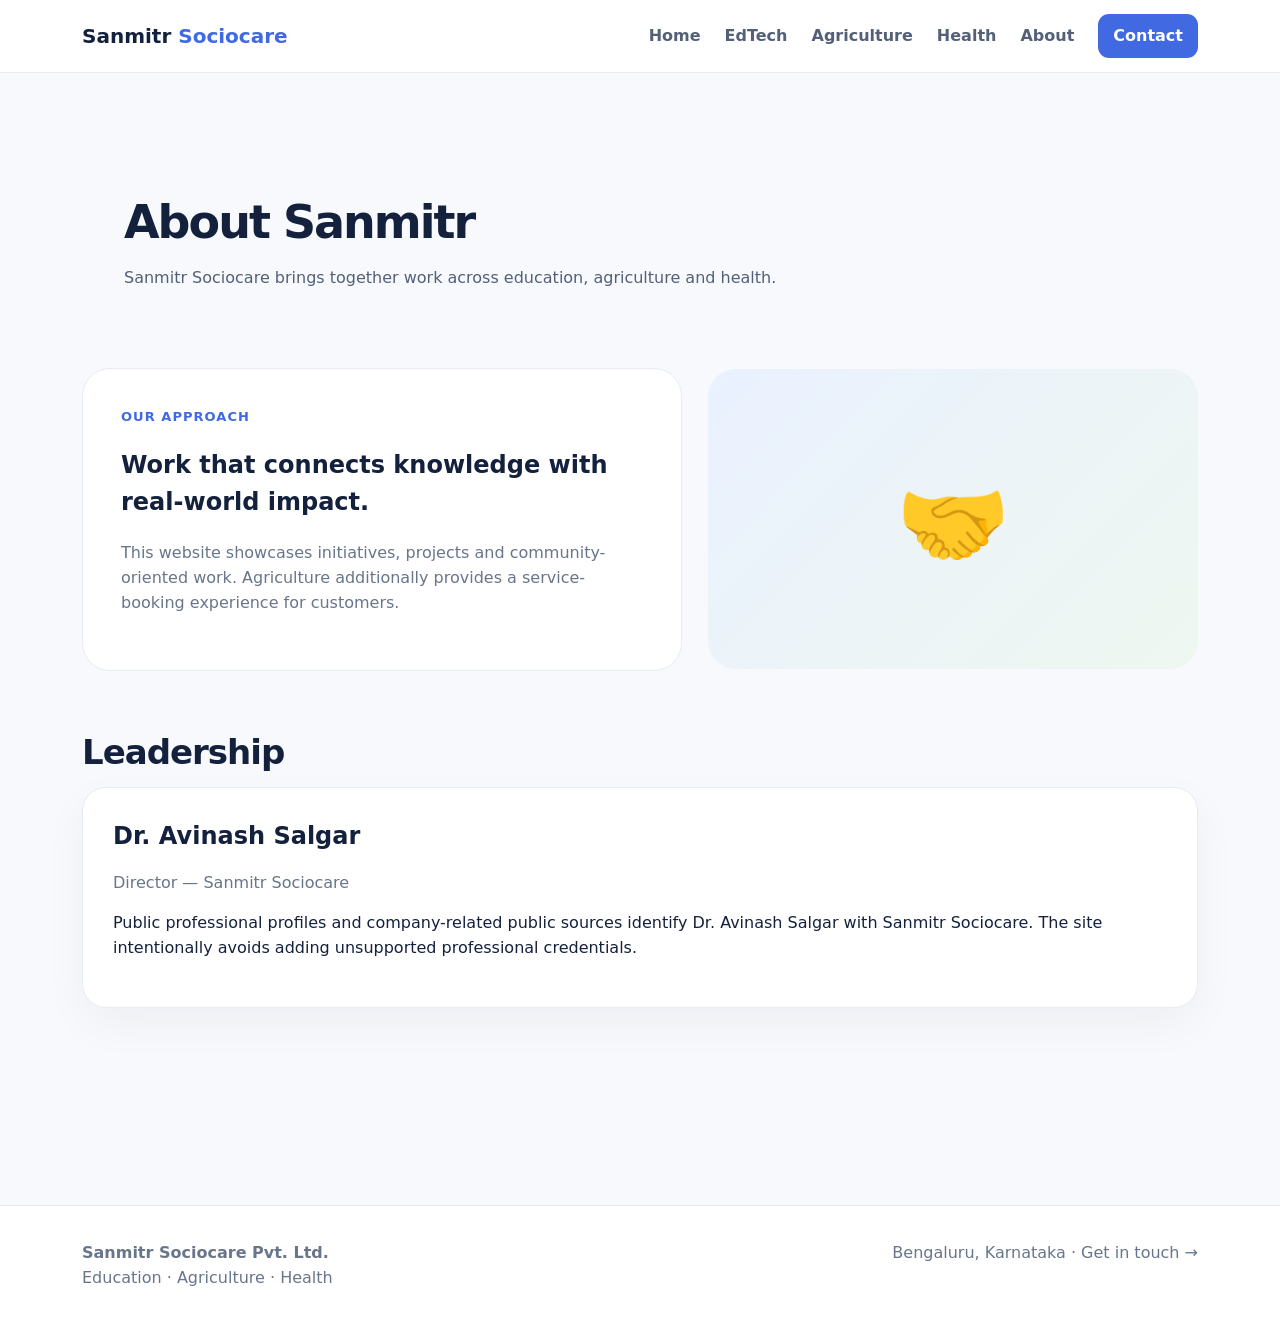
==== about.html @ db39874d "Add About page" ====
<!doctype html><html lang="en"><head><meta charset="utf-8"><meta name="viewport" content="width=device-width,initial-scale=1"><title>About | Sanmitr Sociocare</title><link rel="stylesheet" href="styles.css"></head><body><div id="site"></div><script src="app.js"></script><script>renderPage('about')</script></body></html>
---- styles.css ----
:root{--ink:#14213d;--muted:#68758a;--line:#e7ebf2;--bg:#f7f9fc;--blue:#4169e1;--green:#229653;--red:#d95353;--white:#fff}*{box-sizing:border-box}body{margin:0;font-family:Inter,system-ui,-apple-system,Segoe UI,Arial,sans-serif;color:var(--ink);background:var(--bg);line-height:1.55}a{text-decoration:none;color:inherit}.nav{position:sticky;top:0;z-index:20;background:#fffffff2;backdrop-filter:blur(12px);border-bottom:1px solid var(--line)}.navin{max-width:1160px;margin:auto;height:72px;padding:0 22px;display:flex;align-items:center;justify-content:space-between}.brand{font-weight:850;font-size:20px}.brand b{color:var(--blue)}.links{display:flex;gap:24px;align-items:center}.links a{color:#536078;font-weight:650}.cta{background:var(--blue);color:#fff!important;padding:10px 15px;border-radius:11px}.wrap{max-width:1160px;margin:auto;padding:72px 22px}.hero{text-align:center;padding:45px 0 65px}.eyebrow{color:var(--blue);font-weight:800;letter-spacing:.08em;text-transform:uppercase;font-size:13px}.hero h1{font-size:clamp(42px,7vw,72px);line-height:1.03;letter-spacing:-3px;max-width:900px;margin:12px auto 20px}.hero h1 span{background:linear-gradient(90deg,#278bc9,#4169e1,#7555d6);-webkit-background-clip:text;color:transparent}.hero p{max-width:700px;margin:auto;color:var(--muted);font-size:18px}.actions{margin-top:28px;display:flex;gap:12px;justify-content:center;flex-wrap:wrap}.btn{display:inline-block;border:0;border-radius:11px;padding:12px 18px;background:var(--blue);color:#fff;font-weight:750;cursor:pointer}.btn.secondary{background:#fff;color:var(--ink);border:1px solid var(--line)}.section{margin:55px 0}.section h2{font-size:34px;letter-spacing:-1px;margin:0 0 8px}.section>p{color:var(--muted);max-width:700px}.grid{display:grid;grid-template-columns:repeat(3,1fr);gap:22px}.card{background:#fff;border:1px solid var(--line);border-radius:24px;padding:30px;box-shadow:0 16px 45px #14213d0b}.domain-card{transition:.22s}.domain-card:hover{transform:translateY(-5px)}.icon{width:62px;height:62px;border-radius:19px;display:grid;place-items:center;font-size:29px;margin-bottom:22px}.ed{background:#eaf1ff}.ag{background:#e9f8ef}.he{background:#fff0f0}.card h3{font-size:24px;margin:0 0 8px}.muted{color:var(--muted)}.feature{display:grid;grid-template-columns:1.1fr .9fr;gap:26px;align-items:center}.featurebox{background:#fff;border:1px solid var(--line);border-radius:28px;padding:38px}.visual{min-height:300px;border-radius:28px;background:linear-gradient(135deg,#eaf1ff,#eef7f0);display:grid;place-items:center;font-size:90px}.band{background:#fff;border:1px solid var(--line);border-radius:26px;padding:30px;display:flex;justify-content:space-between;gap:20px;align-items:center}.cards4{display:grid;grid-template-columns:repeat(4,1fr);gap:16px}.small{padding:22px}.pagehead{padding:42px;border-radius:28px;margin-bottom:35px}.pagehead h1{font-size:46px;letter-spacing:-2px;margin:0 0 8px}.pagehead p{margin:0;color:#536078}.pagehead.ed{background:#eaf1ff}.pagehead.ag{background:#e9f8ef}.pagehead.he{background:#fff0f0}.service-grid{display:grid;grid-template-columns:repeat(2,1fr);gap:20px}.service{background:#fff;border:1px solid var(--line);border-radius:22px;padding:26px}.price{font-size:25px;font-weight:850;margin:15px 0}.form{max-width:720px;margin:auto;background:#fff;border:1px solid var(--line);border-radius:25px;padding:32px}.field{margin:15px 0}.field label{display:block;font-weight:750;font-size:14px;margin-bottom:6px}.field input,.field select,.field textarea{width:100%;padding:12px;border:1px solid #d9dfeb;border-radius:10px;font:inherit;background:#fff}.field textarea{min-height:110px;resize:vertical}.notice{padding:14px;border-radius:12px;background:#fff8df;border:1px solid #f1dfa1;color:#735f08}.footer{margin-top:70px;background:#fff;border-top:1px solid var(--line)}.footerin{max-width:1160px;margin:auto;padding:35px 22px;color:var(--muted);display:flex;justify-content:space-between;gap:20px}.mobile{display:none}@media(max-width:800px){.links a:not(.cta){display:none}.mobile{display:block}.grid,.service-grid,.feature,.cards4{grid-template-columns:1fr}.hero h1{letter-spacing:-2px}.wrap{padding-top:45px}.pagehead h1{font-size:38px}.band,.footerin{display:block}.visual{min-height:220px;margin-top:20px}}
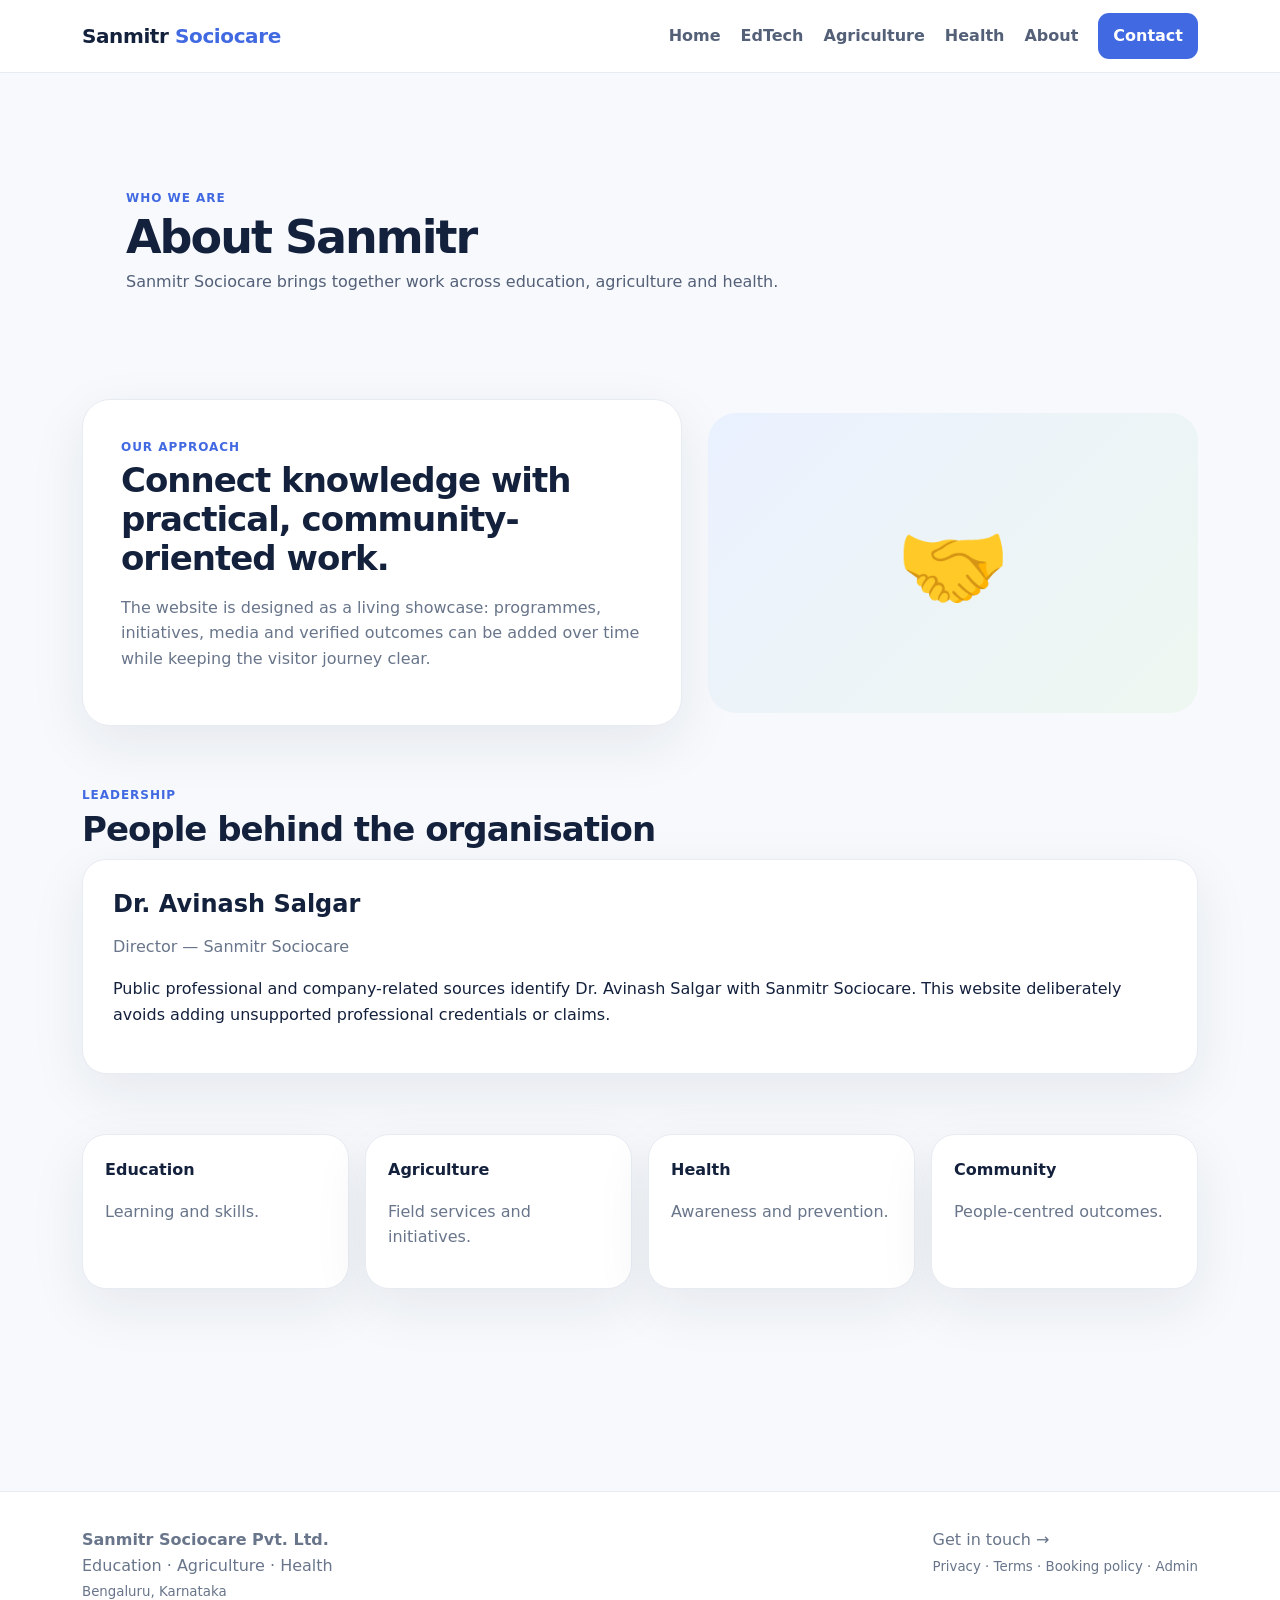
==== commit a46e90a6: "Enable About page interactions" ====
--- a/about.html
+++ b/about.html
@@ -1 +1 @@
-<!doctype html><html lang="en"><head><meta charset="utf-8"><meta name="viewport" content="width=device-width,initial-scale=1"><title>About | Sanmitr Sociocare</title><link rel="stylesheet" href="styles.css"></head><body><div id="site"></div><script src="app.js"></script><script>renderPage('about')</script></body></html>+<!doctype html><html lang="en"><head><meta charset="utf-8"><meta name="viewport" content="width=device-width,initial-scale=1"><title>About | Sanmitr Sociocare</title><link rel="stylesheet" href="styles.css"></head><body><div id="site"></div><script src="app.js"></script><script>renderPage('about')</script><script src="interactive.js"></script></body></html>
--- a/styles.css
+++ b/styles.css
@@ -1 +1 @@
-:root{--ink:#14213d;--muted:#68758a;--line:#e7ebf2;--bg:#f7f9fc;--blue:#4169e1;--green:#229653;--red:#d95353;--white:#fff}*{box-sizing:border-box}body{margin:0;font-family:Inter,system-ui,-apple-system,Segoe UI,Arial,sans-serif;color:var(--ink);background:var(--bg);line-height:1.55}a{text-decoration:none;color:inherit}.nav{position:sticky;top:0;z-index:20;background:#fffffff2;backdrop-filter:blur(12px);border-bottom:1px solid var(--line)}.navin{max-width:1160px;margin:auto;height:72px;padding:0 22px;display:flex;align-items:center;justify-content:space-between}.brand{font-weight:850;font-size:20px}.brand b{color:var(--blue)}.links{display:flex;gap:24px;align-items:center}.links a{color:#536078;font-weight:650}.cta{background:var(--blue);color:#fff!important;padding:10px 15px;border-radius:11px}.wrap{max-width:1160px;margin:auto;padding:72px 22px}.hero{text-align:center;padding:45px 0 65px}.eyebrow{color:var(--blue);font-weight:800;letter-spacing:.08em;text-transform:uppercase;font-size:13px}.hero h1{font-size:clamp(42px,7vw,72px);line-height:1.03;letter-spacing:-3px;max-width:900px;margin:12px auto 20px}.hero h1 span{background:linear-gradient(90deg,#278bc9,#4169e1,#7555d6);-webkit-background-clip:text;color:transparent}.hero p{max-width:700px;margin:auto;color:var(--muted);font-size:18px}.actions{margin-top:28px;display:flex;gap:12px;justify-content:center;flex-wrap:wrap}.btn{display:inline-block;border:0;border-radius:11px;padding:12px 18px;background:var(--blue);color:#fff;font-weight:750;cursor:pointer}.btn.secondary{background:#fff;color:var(--ink);border:1px solid var(--line)}.section{margin:55px 0}.section h2{font-size:34px;letter-spacing:-1px;margin:0 0 8px}.section>p{color:var(--muted);max-width:700px}.grid{display:grid;grid-template-columns:repeat(3,1fr);gap:22px}.card{background:#fff;border:1px solid var(--line);border-radius:24px;padding:30px;box-shadow:0 16px 45px #14213d0b}.domain-card{transition:.22s}.domain-card:hover{transform:translateY(-5px)}.icon{width:62px;height:62px;border-radius:19px;display:grid;place-items:center;font-size:29px;margin-bottom:22px}.ed{background:#eaf1ff}.ag{background:#e9f8ef}.he{background:#fff0f0}.card h3{font-size:24px;margin:0 0 8px}.muted{color:var(--muted)}.feature{display:grid;grid-template-columns:1.1fr .9fr;gap:26px;align-items:center}.featurebox{background:#fff;border:1px solid var(--line);border-radius:28px;padding:38px}.visual{min-height:300px;border-radius:28px;background:linear-gradient(135deg,#eaf1ff,#eef7f0);display:grid;place-items:center;font-size:90px}.band{background:#fff;border:1px solid var(--line);border-radius:26px;padding:30px;display:flex;justify-content:space-between;gap:20px;align-items:center}.cards4{display:grid;grid-template-columns:repeat(4,1fr);gap:16px}.small{padding:22px}.pagehead{padding:42px;border-radius:28px;margin-bottom:35px}.pagehead h1{font-size:46px;letter-spacing:-2px;margin:0 0 8px}.pagehead p{margin:0;color:#536078}.pagehead.ed{background:#eaf1ff}.pagehead.ag{background:#e9f8ef}.pagehead.he{background:#fff0f0}.service-grid{display:grid;grid-template-columns:repeat(2,1fr);gap:20px}.service{background:#fff;border:1px solid var(--line);border-radius:22px;padding:26px}.price{font-size:25px;font-weight:850;margin:15px 0}.form{max-width:720px;margin:auto;background:#fff;border:1px solid var(--line);border-radius:25px;padding:32px}.field{margin:15px 0}.field label{display:block;font-weight:750;font-size:14px;margin-bottom:6px}.field input,.field select,.field textarea{width:100%;padding:12px;border:1px solid #d9dfeb;border-radius:10px;font:inherit;background:#fff}.field textarea{min-height:110px;resize:vertical}.notice{padding:14px;border-radius:12px;background:#fff8df;border:1px solid #f1dfa1;color:#735f08}.footer{margin-top:70px;background:#fff;border-top:1px solid var(--line)}.footerin{max-width:1160px;margin:auto;padding:35px 22px;color:var(--muted);display:flex;justify-content:space-between;gap:20px}.mobile{display:none}@media(max-width:800px){.links a:not(.cta){display:none}.mobile{display:block}.grid,.service-grid,.feature,.cards4{grid-template-columns:1fr}.hero h1{letter-spacing:-2px}.wrap{padding-top:45px}.pagehead h1{font-size:38px}.band,.footerin{display:block}.visual{min-height:220px;margin-top:20px}}+:root{--ink:#14213d;--muted:#68758a;--line:#e7ebf2;--bg:#f7f9fc;--blue:#4169e1;--green:#229653;--red:#d95353;--white:#fff;--shadow:0 18px 55px rgba(20,33,61,.08)}*{box-sizing:border-box}html{scroll-behavior:smooth}body{margin:0;font-family:Inter,system-ui,-apple-system,Segoe UI,Arial,sans-serif;color:var(--ink);background:var(--bg);line-height:1.6}a{text-decoration:none;color:inherit}button,input,select,textarea{font:inherit}.nav{position:sticky;top:0;z-index:20;background:rgba(255,255,255,.94);backdrop-filter:blur(14px);border-bottom:1px solid var(--line)}.navin{max-width:1160px;margin:auto;min-height:72px;padding:0 22px;display:flex;align-items:center;justify-content:space-between}.brand{font-weight:850;font-size:20px;letter-spacing:-.4px}.brand b{color:var(--blue)}.links{display:flex;gap:20px;align-items:center}.links a{color:#536078;font-weight:650}.links a:hover{color:var(--ink)}.cta{background:var(--blue);color:#fff!important;padding:10px 15px;border-radius:11px}.wrap{max-width:1160px;margin:auto;padding:72px 22px}.hero{text-align:center;padding:55px 0 72px}.eyebrow,.section-kicker{color:var(--blue);font-weight:800;letter-spacing:.08em;text-transform:uppercase;font-size:12px}.hero h1{font-size:clamp(42px,7vw,72px);line-height:1.02;letter-spacing:-3px;max-width:950px;margin:12px auto 20px}.hero h1 span{background:linear-gradient(90deg,#278bc9,#4169e1,#7555d6);-webkit-background-clip:text;color:transparent}.hero p{max-width:720px;margin:auto;color:var(--muted);font-size:18px}.actions{margin-top:28px;display:flex;gap:12px;justify-content:center;flex-wrap:wrap}.btn{display:inline-block;border:0;border-radius:11px;padding:12px 18px;background:var(--blue);color:#fff;font-weight:750;cursor:pointer;transition:transform .18s ease,box-shadow .18s ease}.btn:hover{transform:translateY(-1px);box-shadow:0 10px 22px rgba(65,105,225,.18)}.btn.secondary{background:#fff;color:var(--ink);border:1px solid var(--line);box-shadow:none}.section{margin:60px 0}.section h2{font-size:34px;line-height:1.15;letter-spacing:-1px;margin:4px 0 10px}.section>p{color:var(--muted);max-width:720px}.split-heading{display:flex;justify-content:space-between;gap:35px;align-items:end;margin-bottom:24px}.split-heading>p{max-width:540px}.grid{display:grid;grid-template-columns:repeat(3,1fr);gap:22px}.card{background:#fff;border:1px solid var(--line);border-radius:24px;padding:30px;box-shadow:var(--shadow)}.domain-card{transition:.22s}.domain-card:hover{transform:translateY(-5px)}.icon{width:62px;height:62px;border-radius:19px;display:grid;place-items:center;font-size:29px;margin-bottom:22px}.ed{background:#eaf1ff}.ag{background:#e9f8ef}.he{background:#fff0f0}.card h3{font-size:24px;line-height:1.2;margin:0 0 8px}.muted{color:var(--muted)}.feature{display:grid;grid-template-columns:1.1fr .9fr;gap:26px;align-items:center}.featurebox{background:#fff;border:1px solid var(--line);border-radius:28px;padding:38px;box-shadow:var(--shadow)}.visual{min-height:300px;border-radius:28px;background:linear-gradient(135deg,#eaf1ff,#eef7f0);display:grid;place-items:center;font-size:90px}.visual.ag{background:linear-gradient(135deg,#e9f8ef,#f4f8ec)}.visual.he{background:linear-gradient(135deg,#fff0f0,#fff7ef)}.story-band{background:#fff;border:1px solid var(--line);border-radius:30px;padding:38px;display:grid;grid-template-columns:1fr .8fr;gap:30px;align-items:center;box-shadow:var(--shadow)}.story-steps{display:grid;gap:12px}.story-steps span{background:var(--bg);border:1px solid var(--line);border-radius:15px;padding:16px;font-weight:800}.band{background:#fff;border:1px solid var(--line);border-radius:26px;padding:30px;display:flex;justify-content:space-between;gap:20px;align-items:center}.cards4{display:grid;grid-template-columns:repeat(4,1fr);gap:16px}.small{padding:22px}.pagehead{padding:44px;border-radius:28px;margin-bottom:38px}.pagehead h1{font-size:46px;line-height:1.05;letter-spacing:-2px;margin:5px 0 8px}.pagehead p{margin:0;color:#536078;max-width:760px}.pagehead.ed{background:#eaf1ff}.pagehead.ag{background:#e9f8ef}.pagehead.he{background:#fff0f0}.service-grid,.showcase-grid{display:grid;grid-template-columns:repeat(2,1fr);gap:20px}.showcase-grid{grid-template-columns:repeat(3,1fr)}.service,.showcase{background:#fff;border:1px solid var(--line);border-radius:22px;padding:26px;box-shadow:var(--shadow)}.service-top,.admin-toolbar,.admin-head{display:flex;justify-content:space-between;gap:15px;align-items:center}.price{font-size:25px;font-weight:850}.duration{font-weight:700;color:#536078}.pill{display:inline-flex;align-items:center;padding:5px 10px;border-radius:999px;background:#eef2f8;color:#536078;font-size:12px;font-weight:800}.pill.ag{background:#e9f8ef;color:#207746}.form{max-width:720px;margin:auto;background:#fff;border:1px solid var(--line);border-radius:25px;padding:32px;box-shadow:var(--shadow)}.field{margin:15px 0}.field label{display:block;font-weight:750;font-size:14px;margin-bottom:6px}.field input,.field select,.field textarea{width:100%;padding:12px;border:1px solid #d9dfeb;border-radius:10px;font:inherit;background:#fff;color:var(--ink)}.field input:focus,.field select:focus,.field textarea:focus{outline:3px solid rgba(65,105,225,.14);border-color:var(--blue)}.field textarea{min-height:110px;resize:vertical}.notice{padding:14px;border-radius:12px;background:#fff8df;border:1px solid #f1dfa1;color:#735f08}.media{margin:-26px -26px 20px;border-radius:22px 22px 0 0;overflow:hidden;background:#eef2f8;min-height:170px}.media img,.media video{width:100%;height:190px;display:block;object-fit:cover}.media-placeholder{min-height:170px;display:grid;place-items:center;font-size:48px}.empty{box-shadow:none}.admin-grid{display:grid;grid-template-columns:1fr 1fr;gap:22px}.admin-head{margin-bottom:15px}.admin-head h2{margin:0}.admin-row{display:grid;grid-template-columns:1fr auto;gap:12px;align-items:center;padding:14px 0;border-bottom:1px solid var(--line)}.admin-row:last-child{border-bottom:0}.admin-row select{border:1px solid var(--line);border-radius:9px;padding:8px;background:#fff}.legal{max-width:850px;margin:auto}.legal h2{font-size:22px;margin-top:30px}.footer{margin-top:70px;background:#fff;border-top:1px solid var(--line)}.footerin{max-width:1160px;margin:auto;padding:35px 22px;color:var(--muted);display:flex;justify-content:space-between;gap:20px}.mobile{display:none;border:0;background:transparent;font-size:25px;cursor:pointer}.mobile:focus{outline:3px solid rgba(65,105,225,.18);border-radius:8px}@media(max-width:900px){.grid,.service-grid,.showcase-grid,.feature,.cards4,.story-band,.admin-grid{grid-template-columns:1fr}.split-heading{display:block}.split-heading>p{margin-top:12px}.links{display:none}.menu-open .links{display:flex;position:absolute;left:0;right:0;top:72px;background:#fff;border-bottom:1px solid var(--line);padding:18px 22px;flex-direction:column;align-items:stretch;box-shadow:0 15px 30px rgba(20,33,61,.08)}.menu-open .links a{text-align:center}.mobile{display:block}.hero h1{letter-spacing:-2px}.wrap{padding-top:45px}.pagehead h1{font-size:38px}.band,.footerin{display:block}.band .btn{margin-top:15px}.visual{min-height:220px;margin-top:20px}.card{padding:24px}}@media(max-width:520px){.navin{padding:0 16px}.wrap{padding-left:16px;padding-right:16px}.hero{padding-top:35px}.hero h1{font-size:40px}.pagehead{padding:30px}.story-band,.featurebox,.form{padding:24px}.footerin{padding:28px 16px}.admin-toolbar{align-items:flex-start;flex-direction:column}.admin-row{grid-template-columns:1fr}.admin-row select{width:100%}}
